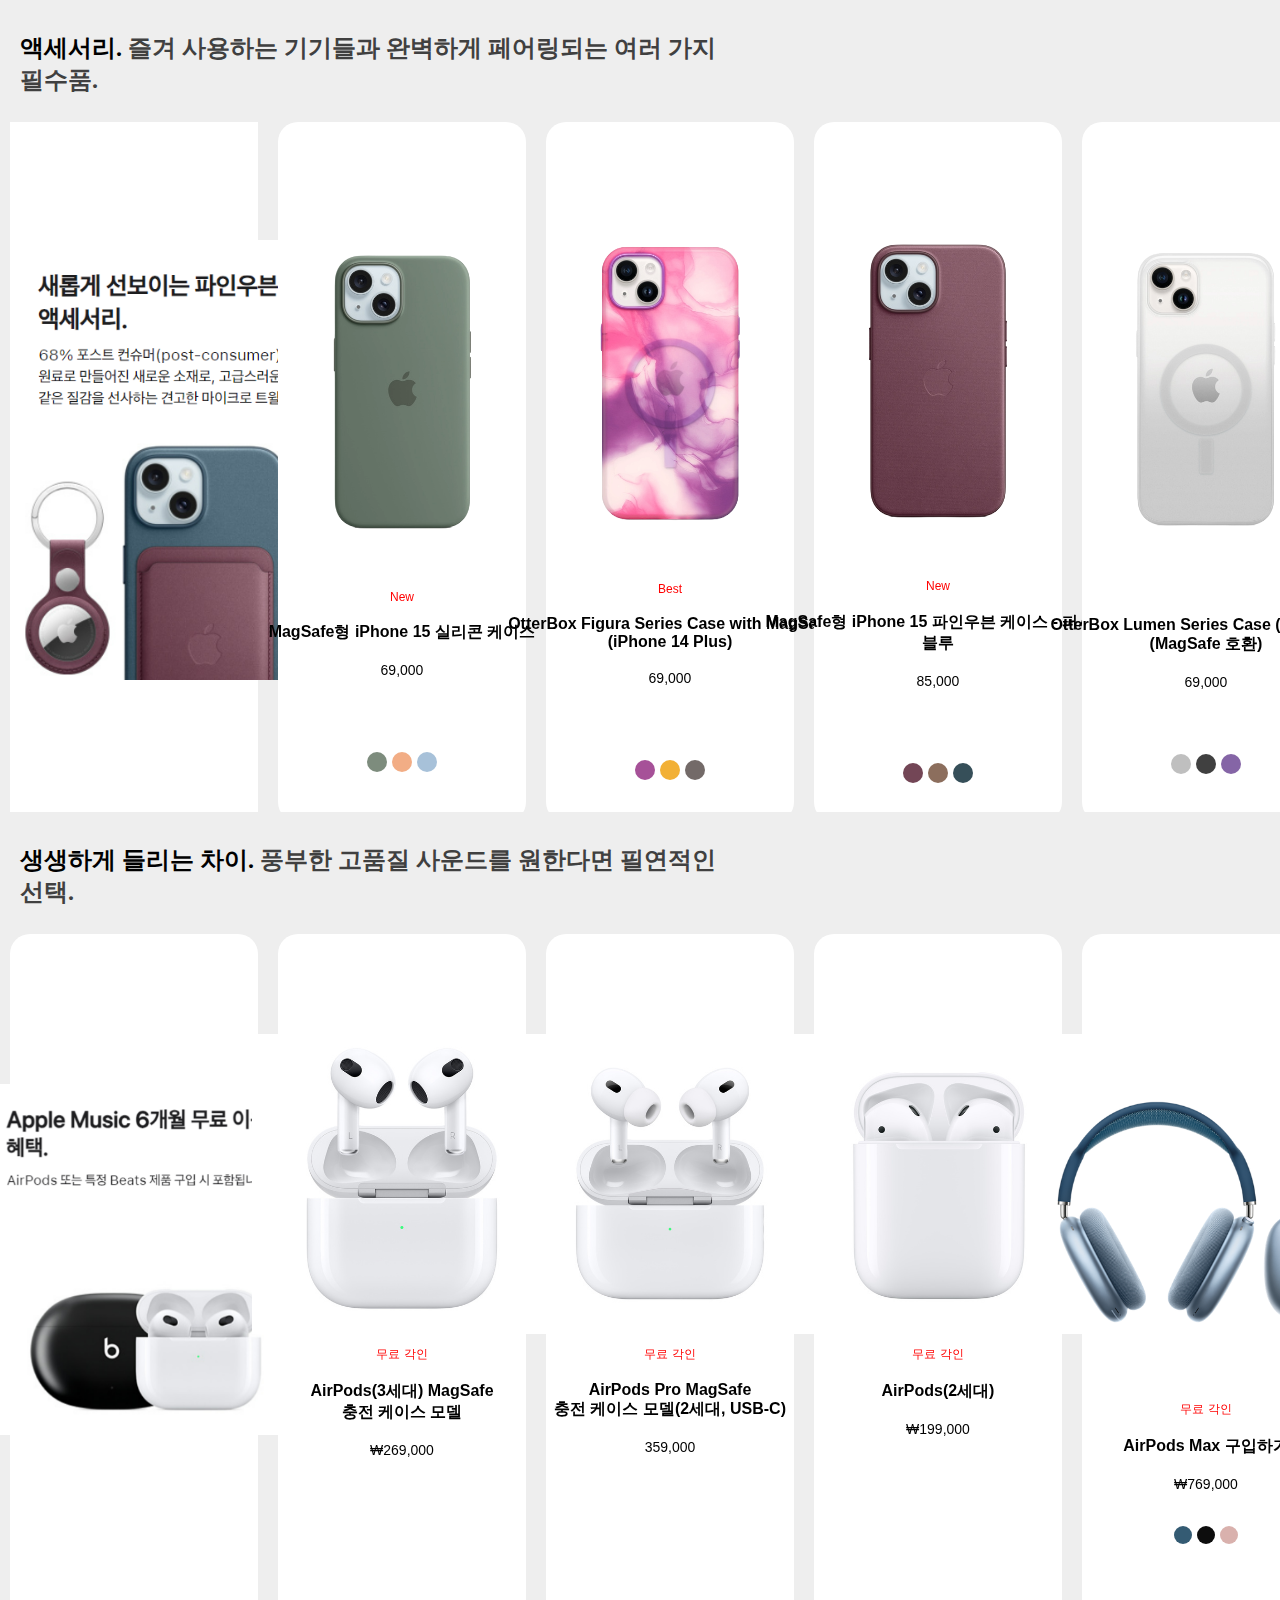
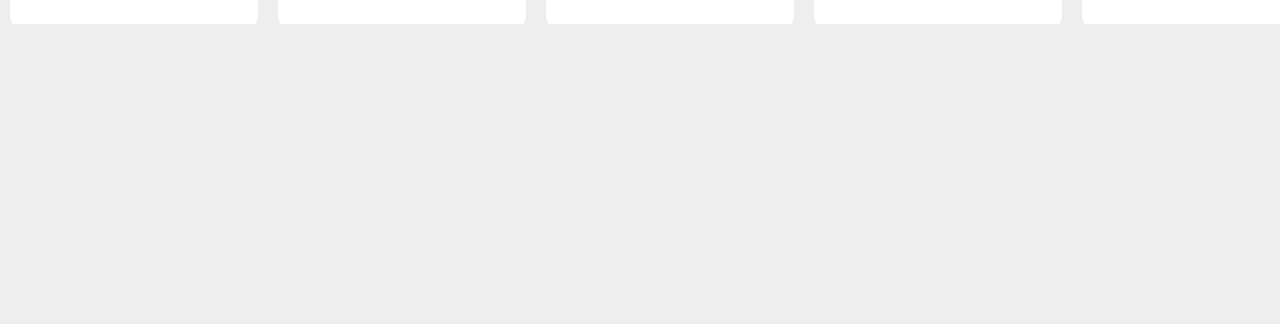
==== main.html @ 5fdf2a86 "first commit" ====
<!DOCTYPE html>
<html lang="en">

    <head>
        <meta charset="utf-8" />
        <title>Swiper Combined Demo</title>
    <meta name="viewport" content="width=device-width, initial-scale=1, minimum-scale=1, maximum-scale=1" />

    <!-- Link Swiper's CSS -->
    <link rel="stylesheet" href="./css/slide.css">
    <link rel="stylesheet" href="https://cdn.jsdelivr.net/npm/swiper@10/swiper-bundle.min.css" />
    <!-- Combined styles -->
    <script src="https://cdn.jsdelivr.net/npm/swiper@10/swiper-bundle.min.js"></script>
    <script defer src="./js/custom.js"></script>
    
</head>

<body>
    <!-- practice.html Swiper -->
    <div class="Title">
        <p>액세서리. <span>즐겨 사용하는 기기들과 완벽하게 페어링되는 여러 가지 필수품.</span></p>
    </div>
    <div class="swiper mySwiper practice-style">
        <div class="swiper-wrapper">
            <div class="swiper-slide practice-style">
                <div class="swiper-slide" style="background-color: #fff;">
                    <img src="./images/악세사리/00.png" alt="이미지1" class="img"
                        style="margin-top: 118px; width: 350px; margin-left: 10px;">
                </div>
            </div>
            <div class="swiper-slide practice-style">
                <div class="inner">
                    <div id="imageContainers1">
                        <img id="image1" src="./images/악세사리/case2.png" alt="이미지 1" class="img">
                        <img id="image2" src="./images/악세사리/case1.png" alt="이미지 2" class="img">
                        <img id="image3" src="./images/악세사리/case3.png" alt="이미지 3" class="img">
                        <div class="Text">
                            <p class="red">New</p>
                            <h2>MagSafe형 iPhone 15 실리콘 케이스</h2>
                            <p class="Price">69,000</p>
                        </div>
                    </div>
                    <button data-image="image1" class="Button1"></button>
                    <button data-image="image2" class="Button2"></button>
                    <button data-image="image3" class="Button3"></button>
                </div>
            </div>
            <div class="swiper-slide practice-style">
                <div class="inner">
                    <div id="imageContainers2">
                        <img id="image4" src="./images/악세사리/case2-1.png" alt="이미지 1" class="img">
                        <img id="image5" src="./images/악세사리/case2-2.png" alt="이미지 1" class="img">
                        <img id="image6" src="./images/악세사리/case2-3.png" alt="이미지 1" class="img">
                        <div class="Text">
                            <p class="red">Best</p>
                            <h2>OtterBox Figura Series Case with MagSafe (iPhone 14 Plus)</h2>
                            <p class="Price">69,000</p>
                        </div>
                    </div>
                    <button data-image2="image4" class="Button4"></button>
                    <button data-image2="image5" class="Button5"></button>
                    <button data-image2="image6" class="Button6"></button>
                </div>
            </div>
            <div class="swiper-slide practice-style">
                <div class="inner">
                    <div id="imageContainers3">
                        <img id="image7" src="./images/악세사리/5-1.png" alt="이미지 1" class="img">
                        <img id="image8" src="./images/악세사리/5-2.png" alt="이미지 1" class="img">
                        <img id="image9" src="./images/악세사리/5-3.png" alt="이미지 1" class="img">
                        <div class="Text">
                            <p class="red">New</p>
                            <h2>MagSafe형 iPhone 15 파인우븐 케이스 - 퍼시픽 블루</h2>
                            <p class="Price">85,000</p>
                        </div>
                    </div>
                    <button data-image3="image7" class="Button7"></button>
                    <button data-image3="image8" class="Button8"></button>
                    <button data-image3="image9" class="Button9"></button>
                </div>
            </div>
            <div class="swiper-slide practice-style">
                <div class="inner">
                    <div id="imageContainers4">
                        <img id="image10" src="./images/악세사리/case3-1.png" alt="이미지 1" class="img">
                        <img id="image11" src="./images/악세사리/case3-2.png" alt="이미지 1" class="img">
                        <img id="image12" src="./images/악세사리/case3-3.png" alt="이미지 1" class="img">
                        <div class="Text">
                            <br>
                            <h2>OtterBox Lumen Series Case (iPhone 14)(MagSafe 호환)</h2>
                            <p class="Price">69,000</p>
                        </div>
                    </div>
                    <button data-image4="image10" class="Button10"></button>
                    <button data-image4="image11" class="Button11"></button>
                    <button data-image4="image12" class="Button12"></button>
                </div>
            </div>
            <div class="swiper-slide practice-style">
                <div class="inner">
                    <div id="imageContainers5">
                        <img id="image13" src="./images/악세사리/case4-1.png" alt="이미지 1" class="img">
                        <img id="image14" src="./images/악세사리/case4-2.png" alt="이미지 1" class="img">
                        <img id="image15" src="./images/악세사리/case4-3.png" alt="이미지 1" class="img">
                        <div class="Text">
                            <br>
                            <h2>iPhone XS 실리콘 케이스 - 드래곤 프루트</h2>
                            <p class="Price">55,000</p>
                        </div>
                    </div>
                    <button data-image5="image13" class="Button13"></button>
                    <button data-image5="image14" class="Button14"></button>
                    <button data-image5="image15" class="Button15"></button>
                </div>
            </div>
        </div>
    </div>
    <div class="swiper-pagination"></div>

    <!-- flipSwiper.html Swiper -->
    <!-- practice.html Swiper -->
    <div class="Title">
        <p>생생하게 들리는 차이. <span>풍부한 고품질 사운드를 원한다면 필연적인 선택.</span></p>
    </div>
    <div class="swiper mySwiper practice-style">
        <div class="swiper-wrapper">
            <div class="swiper-slide practice-style">
                <div class="swiper mySwiper flip-style">
                    <div class="swiper-wrapper">
                        <div class="swiper-slide flip-style">
                            <img src="./images/AirPods/0.png" class="imgs"
                                style="width: 300px; margin-top: 150px; margin-left: 10px;" />
                        </div>
                    </div>
                    <div class="swiper-pagination"></div>
                </div>
            </div>
            <div class="swiper-slide practice-style">
                <div class="swiper mySwiper flip-style">
                    <div class="swiper-wrapper">
                        <div class="swiper-slide flip-style">
                            <img src="./images/AirPods/1-1.jpeg" class="imgs" />
                            <div class="Text">
                                <p class="red">무료 각인</p>
                                <h2>AirPods(3세대) MagSafe<br>
                                    충전 케이스 모델</h2>
                                <p class="Price">₩269,000</p>
                            </div>
                        </div>
                        <div class="swiper-slide mainswiper">
                            <img src="./images/AirPods/AirPods_1-2.jpg" class="imgs1" />
                        </div>
                    </div>
                    <div class="swiper-pagination"></div>
                </div>
            </div>
            <div class="swiper-slide practice-style">
                <div class="swiper mySwiper flip-style">
                    <div class="swiper-wrapper">
                        <div class="swiper-slide flip-style">
                            <img src="./images/AirPods/00.jpg" class="imgs" />
                            <div class="Text">
                                <p class="red">무료 각인</p>
                                <h2>AirPods Pro MagSafe<br>
                                    충전 케이스 모델(2세대, USB-C)</h2>
                                <p class="Price">359,000</p>
                            </div>
                        </div>
                        <div class="swiper-slide mainswiper">
                            <img src="./images/AirPods/1.JPG" class="imgs1" />
                        </div>
                    </div>
                    <div class="swiper-pagination"></div>
                </div>
            </div>
            <div class="swiper-slide practice-style">
                <div class="swiper mySwiper flip-style">
                    <div class="swiper-wrapper">
                        <div class="swiper-slide flip-style">
                            <img src="./images/AirPods/3-1.jpeg" class="imgs" />
                            <div class="Text">
                                <p class="red">무료 각인</p>
                                <h2>AirPods(2세대)</h2>
                                <p class="Price">₩199,000</p>
                            </div>
                        </div>
                        <div class="swiper-slide mainswiper">
                            <img src="./images/AirPods/3-2.png" class="imgs1" />
                        </div>
                    </div>
                    <div class="swiper-pagination"></div>
                </div>
            </div>
            <div class="swiper-slide practice-style">
                <div class="swiper mySwiper flip-style">
                    <div class="swiper-wrapper">
                        <div class="swiper-slide flip-style">
                            <div id="imageContainers01">
                                <img id="image01" src="./images/AirPods/4-1.png" alt="이미지 1" class="img">
                                <img id="image02" src="./images/AirPods/4-2.png" alt="이미지 2" class="img">
                                <img id="image03" src="./images/AirPods/4-3.png" alt="이미지 3" class="img">
                                <div class="Text">
                                    <p class="red">무료 각인</p>
                                    <h2>AirPods Max 구입하기</h2>
                                    <p class="Price">₩769,000</p>
                                </div>
                            </div>
                            <button data-image="image01" class="Button01"></button>
                            <button data-image="image02" class="Button02"></button>
                            <button data-image="image03" class="Button03"></button>
                        </div>
                        <div class="swiper-slide mainswiper">
                            <img src="./images/AirPods/4-4.png" class="imgs1" />
                        </div>
                    </div>
                    <div class="swiper-pagination"></div>
                </div>
            </div>
        </div>
        <div class="swiper-pagination"></div>
    </div>


    <!-- Swiper JS -->

</body>

</html>
---- css/slide.css ----
/* Common Styles */
 @font-face {
   font-family: 'KOTRA_GOTHIC';
   src: url('https://cdn.jsdelivr.net/gh/projectnoonnu/noonfonts_20-10-21@1.0/KOTRA_GOTHIC.woff') format('woff');
   font-weight: normal;
   font-style: normal;
 }

 html,
 body {
   position: relative;
   height: 1900px;
   background: #eee;
   font-family: Helvetica Neue, Helvetica, Arial, sans-serif;
   font-size: 14px;
   color: #000;
   margin: 0;
   padding: 0;
 }

 .Title {
   position: relative;
   font-family: 'KOTRA_GOTHIC';
   font-weight: 900;
   font-size: 24px;
   margin: 20px;
   top: 8px;
   width: 700px;
   display: block;

 }

 span {
   color: #404040;
 }

 .swiper-slide img {
   display: block;
   width: 100%;
   object-fit: cover;
 }

 /* practice.html styles */
 .practice-style.swiper {
   margin: 20px 0;
   width: 100%;
   height: 700px;
 }

 .practice-style.swiper-slide {
   border-radius: 20px;
   text-align: center;
   font-size: 18px;
   background: #fff;
   display: flex;
   justify-content: center;
   align-items: center;
   margin: 10px;
 }

 /* flipSwiper.html styles */
 .flip-style.swiper {
   width: 300px;
   height: 700px;
   padding: 50px;
 }

 .flip-style.swiper-slide {
   background-position: center;
   background-size: cover;
   width: 300px;
   height: 300px;
 }

 .flip-style.swiper-slide img {
   height: auto;
   margin-top: 100px;
 }

 .Price {
   font-size: 14px;
 }

 h2 {
   font-size: 16px;
   padding: 5px;
 }

 .red {
   color: red;
   font-size: 12px;
   font-weight: 300;
 }

 .inner .img {
   width: 300px;
   padding: 30px;
   margin-top: 50px;
 }

 /* BUTTON */
 .Button1,
 .Button2,
 .Button3,
 .Button4,
 .Button5,
 .Button6,
 .Button7,
 .Button8,
 .Button9 {
   width: 20px;
   height: 20px;
   border-radius: 50%;
   border: none;
   background-repeat: no-repeat;
   margin-top: 60px;
 }

 .inner .Button1 {
   background-color: #7D8C7D;
 }

 .inner .Button2 {
   background-color: #F2AD85;
 }

 .inner .Button3 {
   background-color: #A7C1D9;
 }

 .inner .Button4 {
   background-color: #A65198;
 }

 .inner .Button5 {
   background-color: #F2B035;
 }

 .inner .Button6 {
   background-color: #736A68;
 }

 .Button10,
 .Button11,
 .Button12,
 .Button13,
 .Button14,
 .Button15 {
   width: 20px;
   height: 20px;
   border-radius: 50%;
   border: none;
   background-repeat: no-repeat;
   margin-top: 50px;
 }

 .inner .Button7 {
   background-color: #734656;
 }

 .inner .Button8 {
   background-color: #8C6E5D;
 }

 .inner .Button9 {
   background-color: #364F59;
 }

 .inner .Button10 {
   background-color: #BFBFBF;
 }

 .inner .Button11 {
   background-color: #404040;
 }

 .inner .Button12 {
   background-color: #8565A6;
 }

 .inner .Button13 {
   background-color: #8C8A68;
 }

 .inner .Button14 {
   background-color: #D9C3C1;
 }

 .inner .Button15 {
   background-color: #465973;
 }

 .Button01,
 .Button02,
 .Button03 {
   width: 18px;
   height: 18px;
   border-radius: 50%;
   border: none;
   background-repeat: no-repeat;
   margin-top: 20px;
 }


 .Button01 {
   background-color: #345B73;
 }

 .Button02 {
   background-color: #0D0D0D;
 }

 .Button03 {
   background-color: #D9B1AD;
 }
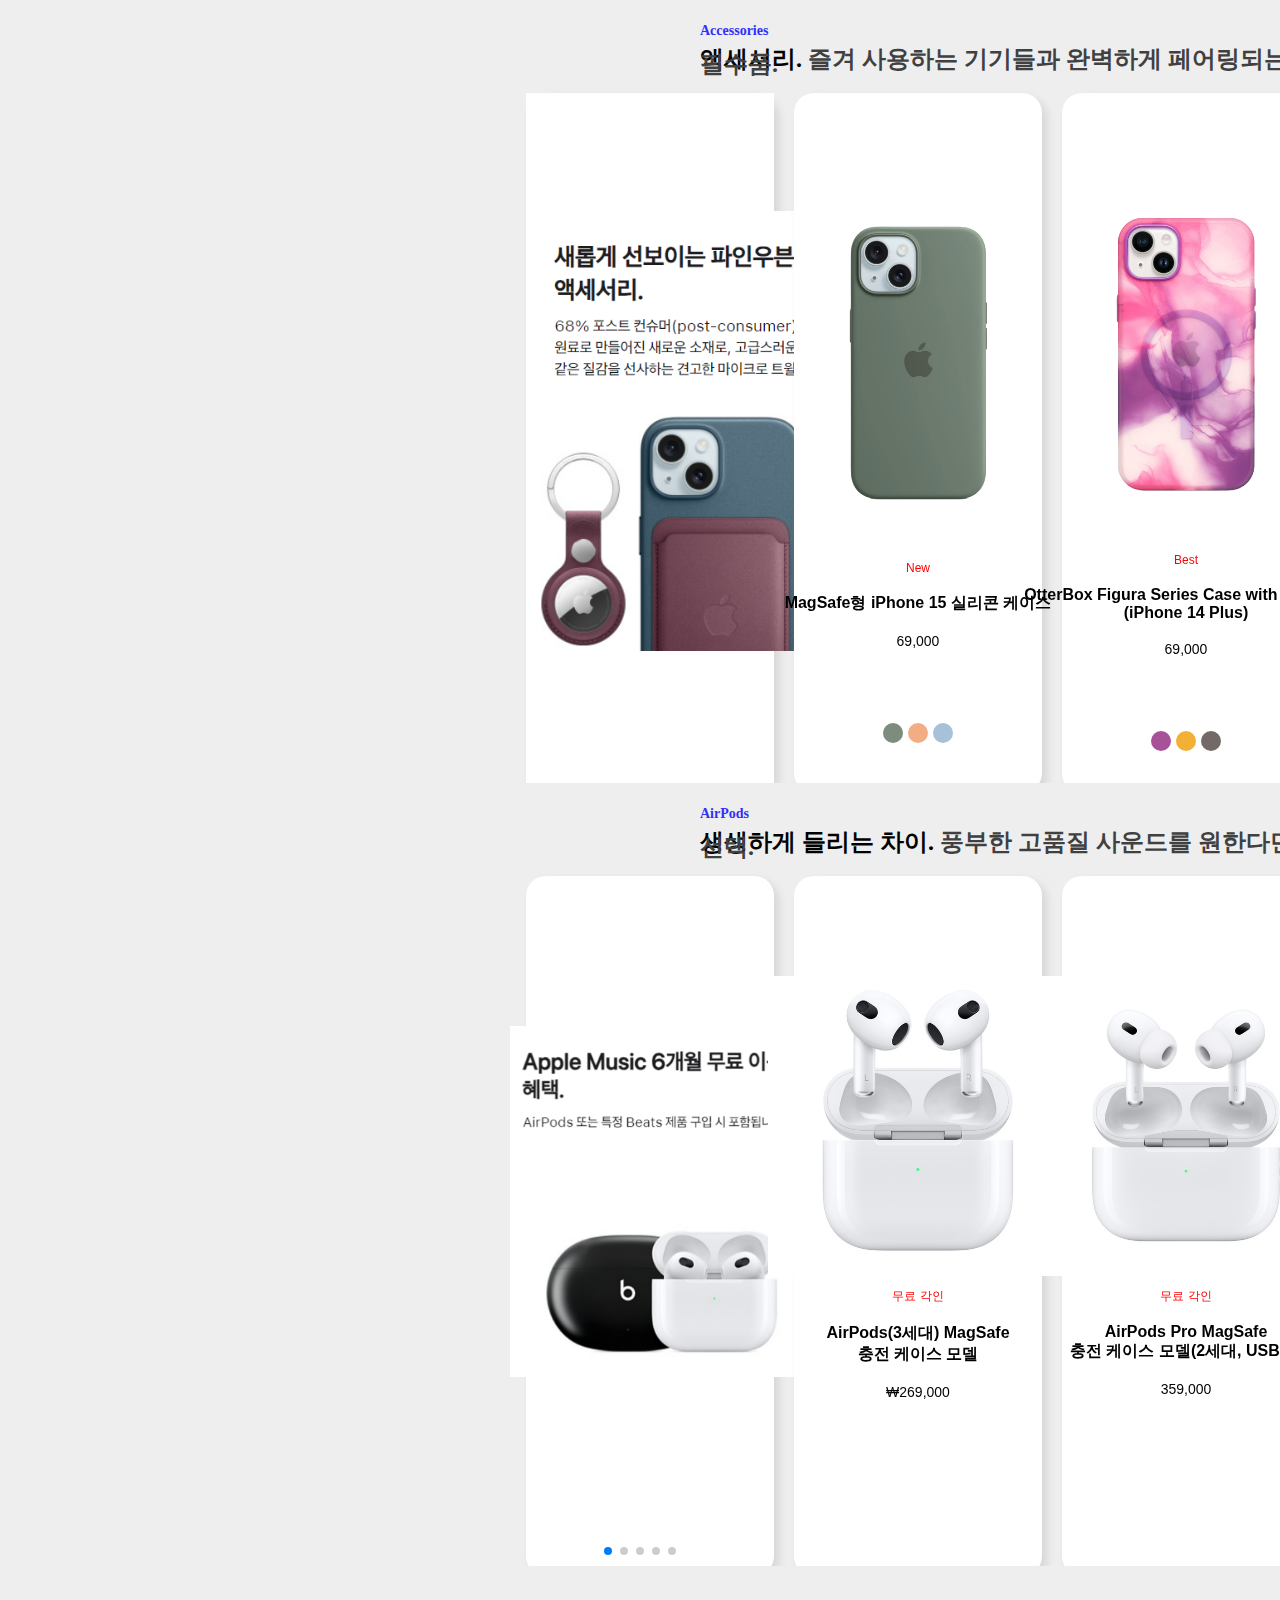
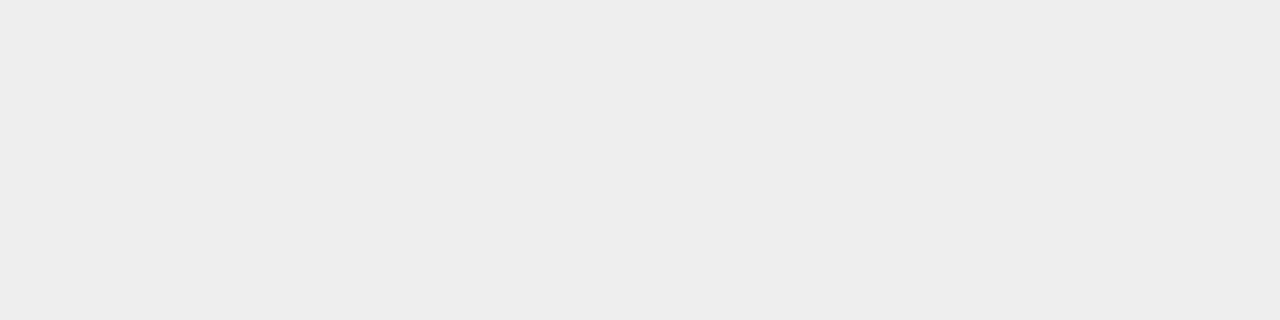
==== commit 376b2570: "first commit" ====
--- a/main.html
+++ b/main.html
@@ -18,11 +18,12 @@
 <body>
     <!-- practice.html Swiper -->
     <div class="Title">
+        <p class="Blue">Accessories</p>
         <p>액세서리. <span>즐겨 사용하는 기기들과 완벽하게 페어링되는 여러 가지 필수품.</span></p>
     </div>
     <div class="swiper mySwiper practice-style">
         <div class="swiper-wrapper">
-            <div class="swiper-slide practice-style">
+            <div class="swiper-slide practice-style" >
                 <div class="swiper-slide" style="background-color: #fff;">
                     <img src="./images/악세사리/00.png" alt="이미지1" class="img"
                         style="margin-top: 118px; width: 350px; margin-left: 10px;">
@@ -120,6 +121,7 @@
     <!-- flipSwiper.html Swiper -->
     <!-- practice.html Swiper -->
     <div class="Title">
+        <p class="Blue">AirPods</p>
         <p>생생하게 들리는 차이. <span>풍부한 고품질 사운드를 원한다면 필연적인 선택.</span></p>
     </div>
     <div class="swiper mySwiper practice-style">
--- a/css/slide.css
+++ b/css/slide.css
@@ -19,6 +19,7 @@
  }
 
  .Title {
+  line-height: 5px;
    position: relative;
    font-family: 'KOTRA_GOTHIC';
    font-weight: 900;
@@ -27,6 +28,7 @@
    top: 8px;
    width: 700px;
    display: block;
+   margin-left: 700px;
 
  }
 
@@ -39,7 +41,11 @@
    width: 100%;
    object-fit: cover;
  }
-
+ .Blue {
+  color: rgb(48, 48, 250);
+  font-size: 14px;
+  
+ }
  /* practice.html styles */
  .practice-style.swiper {
    margin: 20px 0;
@@ -56,6 +62,7 @@
    justify-content: center;
    align-items: center;
    margin: 10px;
+    box-shadow: 5px 5px 10px rgba(0, 0, 0, 0.1);
  }
 
  /* flipSwiper.html styles */
